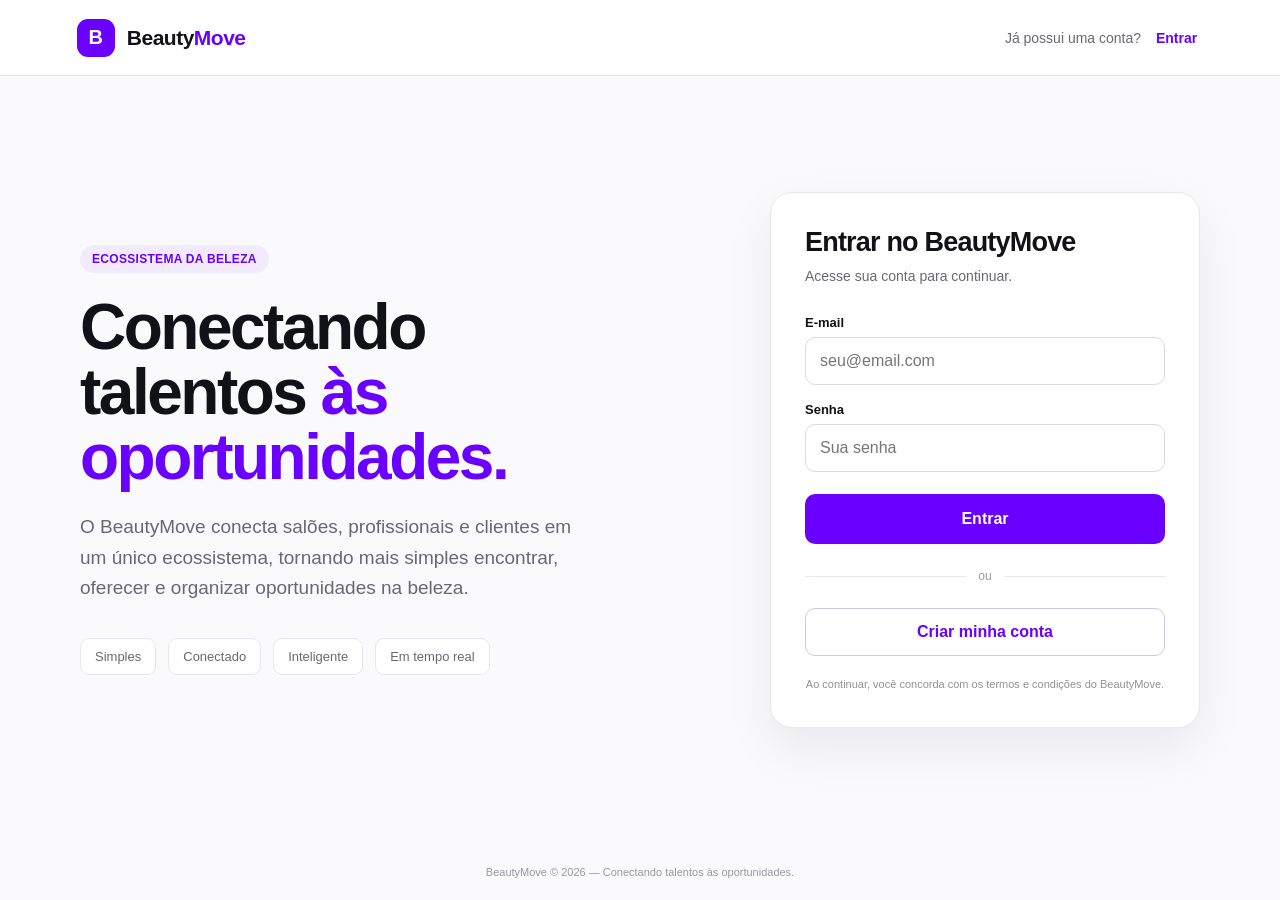
==== index.html @ b9bb691f "Update index.html" ====
<!DOCTYPE html>
<html lang="pt-BR">
<head>
  <meta charset="UTF-8">
  <meta name="viewport" content="width=device-width, initial-scale=1.0">

  <title>BeautyMove</title>

  <style>
    :root {
      --purple: #6A00FF;
      --purple-light: #F2EBFF;
      --dark: #111118;
      --gray: #686875;
      --line: #E8E6EE;
      --background: #FAFAFC;
      --white: #FFFFFF;
    }

    * {
      box-sizing: border-box;
    }

    body {
      margin: 0;
      font-family: Inter, Arial, Helvetica, sans-serif;
      background: var(--background);
      color: var(--dark);
    }

    button,
    input {
      font: inherit;
    }

    button {
      cursor: pointer;
    }

    .page {
      min-height: 100vh;
      display: flex;
      flex-direction: column;
    }

    /* =========================
       HEADER
    ========================= */

    header {
      height: 76px;
      background: var(--white);
      border-bottom: 1px solid var(--line);

      display: flex;
      align-items: center;
      justify-content: space-between;

      padding: 0 6%;
    }

    .brand {
      display: flex;
      align-items: center;
      gap: 12px;
      text-decoration: none;
      color: var(--dark);
    }

    /*
      ESPAÇO RESERVADO PARA O LOGOTIPO OFICIAL
      Substituiremos este bloco pelo arquivo oficial.
    */

    .brand-symbol {
      width: 38px;
      height: 38px;
      border-radius: 11px;
      background: var(--purple);

      display: flex;
      align-items: center;
      justify-content: center;

      color: white;
      font-size: 20px;
      font-weight: 800;
    }

    .brand-name {
      font-size: 21px;
      font-weight: 750;
      letter-spacing: -0.5px;
    }

    .brand-name span {
      color: var(--purple);
    }

    .header-login {
      color: var(--gray);
      font-size: 14px;
    }

    .header-login button {
      border: 0;
      background: none;
      color: var(--purple);
      font-weight: 700;
      margin-left: 5px;
    }

    /* =========================
       MAIN
    ========================= */

    main {
      flex: 1;

      display: flex;
      justify-content: center;
      align-items: center;

      padding: 60px 20px;
    }

    .container {
      width: 100%;
      max-width: 1120px;

      display: grid;
      grid-template-columns: 1fr 430px;
      gap: 80px;

      align-items: center;
    }

    /* =========================
       INTRO
    ========================= */

    .intro {
      max-width: 570px;
    }

    .eyebrow {
      display: inline-block;

      padding: 7px 12px;

      background: var(--purple-light);
      color: var(--purple);

      border-radius: 20px;

      font-size: 12px;
      font-weight: 750;
      letter-spacing: .3px;

      margin-bottom: 22px;
    }

    h1 {
      font-size: clamp(42px, 5vw, 64px);
      line-height: 1.02;

      letter-spacing: -2.5px;

      margin: 0 0 22px;
    }

    h1 span {
      color: var(--purple);
    }

    .intro-text {
      font-size: 19px;
      line-height: 1.6;

      color: var(--gray);

      max-width: 510px;

      margin: 0;
    }

    .principles {
      display: flex;
      gap: 12px;

      margin-top: 35px;

      flex-wrap: wrap;
    }

    .principle {
      padding: 10px 14px;

      border: 1px solid var(--line);
      border-radius: 9px;

      background: white;

      font-size: 13px;
      color: var(--gray);
    }

    /* =========================
       ACCESS CARD
    ========================= */

    .card {
      background: var(--white);

      border: 1px solid var(--line);
      border-radius: 22px;

      padding: 34px;

      box-shadow:
        0 20px 50px rgba(20, 10, 40, .07);
    }

    .card h2 {
      margin: 0 0 8px;

      font-size: 27px;
      letter-spacing: -.8px;
    }

    .card-subtitle {
      color: var(--gray);
      font-size: 14px;

      margin: 0 0 28px;
      line-height: 1.5;
    }

    .field {
      margin-bottom: 17px;
    }

    .field label {
      display: block;

      font-size: 13px;
      font-weight: 700;

      margin-bottom: 7px;
    }

    .field input {
      width: 100%;

      height: 48px;

      border: 1px solid #DCD9E3;
      border-radius: 10px;

      padding: 0 14px;

      outline: none;

      transition: .2s;
    }

    .field input:focus {
      border-color: var(--purple);

      box-shadow:
        0 0 0 3px rgba(106, 0, 255, .09);
    }

    .primary-button {
      width: 100%;

      height: 50px;

      border: 0;
      border-radius: 10px;

      background: var(--purple);
      color: white;

      font-weight: 750;

      margin-top: 5px;

      transition: .2s;
    }

    .primary-button:hover {
      transform: translateY(-1px);

      box-shadow:
        0 8px 20px rgba(106, 0, 255, .22);
    }

    .divider {
      display: flex;
      align-items: center;
      gap: 12px;

      margin: 25px 0;

      color: #9997A3;

      font-size: 12px;
    }

    .divider::before,
    .divider::after {
      content: "";

      height: 1px;

      background: var(--line);

      flex: 1;
    }

    .create-button {
      width: 100%;

      height: 48px;

      background: white;

      color: var(--purple);

      border: 1px solid #CFC5E8;

      border-radius: 10px;

      font-weight: 750;
    }

    .create-button:hover {
      background: var(--purple-light);
    }

    .terms {
      margin: 20px 0 0;

      text-align: center;

      font-size: 11px;
      line-height: 1.5;

      color: #92909A;
    }

    /* =========================
       ROLE SELECTION
    ========================= */

    .role-selection {
      display: none;
    }

    .role-selection.active {
      display: block;
    }

    .role-title {
      margin-bottom: 20px;
    }

    .role {
      width: 100%;

      display: flex;
      align-items: center;
      gap: 14px;

      padding: 16px;

      margin-bottom: 10px;

      background: white;

      border: 1px solid var(--line);
      border-radius: 12px;

      text-align: left;

      transition: .2s;
    }

    .role:hover {
      border-color: var(--purple);

      background: #FCFAFF;
    }

    .role-icon {
      width: 40px;
      height: 40px;

      border-radius: 10px;

      background: var(--purple-light);
      color: var(--purple);

      display: flex;
      align-items: center;
      justify-content: center;

      font-weight: 800;
    }

    .role strong {
      display: block;
      margin-bottom: 3px;
    }

    .role small {
      color: var(--gray);
    }

    .back {
      border: 0;
      background: none;

      color: var(--gray);

      font-size: 13px;

      padding: 0;

      margin-bottom: 18px;
    }

    .back:hover {
      color: var(--purple);
    }

    /* =========================
       FOOTER
    ========================= */

    footer {
      padding: 22px 6%;

      text-align: center;

      color: #9997A3;

      font-size: 11px;
    }

    /* =========================
       RESPONSIVE
    ========================= */

    @media (max-width: 850px) {

      header {
        padding: 0 25px;
      }

      .header-login {
        display: none;
      }

      main {
        padding: 40px 20px;
      }

      .container {
        grid-template-columns: 1fr;

        gap: 40px;

        max-width: 520px;
      }

      .intro {
        text-align: center;
        margin: auto;
      }

      .intro-text {
        margin: auto;
      }

      .principles {
        justify-content: center;
      }
    }
  </style>
</head>

<body>

<div class="page">

  <!-- =========================
       HEADER
  ========================= -->

  <header>

    <a class="brand" href="#">
      <div class="brand-symbol">B</div>

      <div class="brand-name">
        Beauty<span>Move</span>
      </div>
    </a>

    <div class="header-login">
      Já possui uma conta?
      <button onclick="showLogin()">Entrar</button>
    </div>

  </header>


  <!-- =========================
       MAIN
  ========================= -->

  <main>

    <div class="container">

      <!-- INTRODUÇÃO -->

      <section class="intro">

        <div class="eyebrow">
          ECOSSISTEMA DA BELEZA
        </div>

        <h1>
          Conectando talentos
          <span>às oportunidades.</span>
        </h1>

        <p class="intro-text">
          O BeautyMove conecta salões, profissionais e clientes
          em um único ecossistema, tornando mais simples encontrar,
          oferecer e organizar oportunidades na beleza.
        </p>

        <div class="principles">

          <div class="principle">
            Simples
          </div>

          <div class="principle">
            Conectado
          </div>

          <div class="principle">
            Inteligente
          </div>

          <div class="principle">
            Em tempo real
          </div>

        </div>

      </section>


      <!-- ACESSO -->

      <section class="card">

        <!-- LOGIN -->

        <div id="login">

          <h2>
            Entrar no BeautyMove
          </h2>

          <p class="card-subtitle">
            Acesse sua conta para continuar.
          </p>

          <div class="field">

            <label for="email">
              E-mail
            </label>

            <input
              id="email"
              type="email"
              placeholder="seu@email.com"
            >

          </div>

          <div class="field">

            <label for="password">
              Senha
            </label>

            <input
              id="password"
              type="password"
              placeholder="Sua senha"
            >

          </div>

          <button
            class="primary-button"
            onclick="login()"
          >
            Entrar
          </button>

          <div class="divider">
            ou
          </div>

          <button
            class="create-button"
            onclick="showRoles()"
          >
            Criar minha conta
          </button>

          <p class="terms">
            Ao continuar, você concorda com os termos
            e condições do BeautyMove.
          </p>

        </div>


        <!-- ESCOLHA DO PERFIL -->

        <div
          id="roles"
          class="role-selection"
        >

          <button
            class="back"
            onclick="showLogin()"
          >
            ← Voltar
          </button>

          <h2 class="role-title">
            Como você quer entrar?
          </h2>

          <p class="card-subtitle">
            Escolha o perfil que melhor representa você.
          </p>


          <button
            class="role"
            onclick="selectRole('salão')"
          >

            <div class="role-icon">
              S
            </div>

            <div>
              <strong>
                Sou um Salão
              </strong>

              <small>
                Encontrar profissionais e organizar oportunidades.
              </small>
            </div>

          </button>


          <button
            class="role"
            onclick="selectRole('profissional')"
          >

            <div class="role-icon">
              P
            </div>

            <div>
              <strong>
                Sou um Profissional
              </strong>

              <small>
                Encontrar oportunidades e disponibilizar meus serviços.
              </small>
            </div>

          </button>


          <button
            class="role"
            onclick="selectRole('cliente')"
          >

            <div class="role-icon">
              C
            </div>

            <div>
              <strong>
                Sou um Cliente
              </strong>

              <small>
                Encontrar serviços e profissionais.
              </small>
            </div>

          </button>

        </div>

      </section>

    </div>

  </main>


  <footer>
    BeautyMove © 2026 — Conectando talentos às oportunidades.
  </footer>

</div>


<script>

  function showRoles() {

    document.getElementById("login").style.display = "none";

    document.getElementById("roles").classList.add("active");

  }


  function showLogin() {

    document.getElementById("roles").classList.remove("active");

    document.getElementById("login").style.display = "block";

  }


  function login() {

    const email =
      document.getElementById("email").value.trim();

    const password =
      document.getElementById("password").value.trim();


    if (!email || !password) {

      alert("Informe seu e-mail e sua senha.");

      return;

    }


    alert(
      "A autenticação será conectada ao Supabase na próxima etapa."
    );

  }


function selectRole(role) {
  window.location.href = "cadastro.html?perfil=" + role;
}

</script>

</body>
</html>
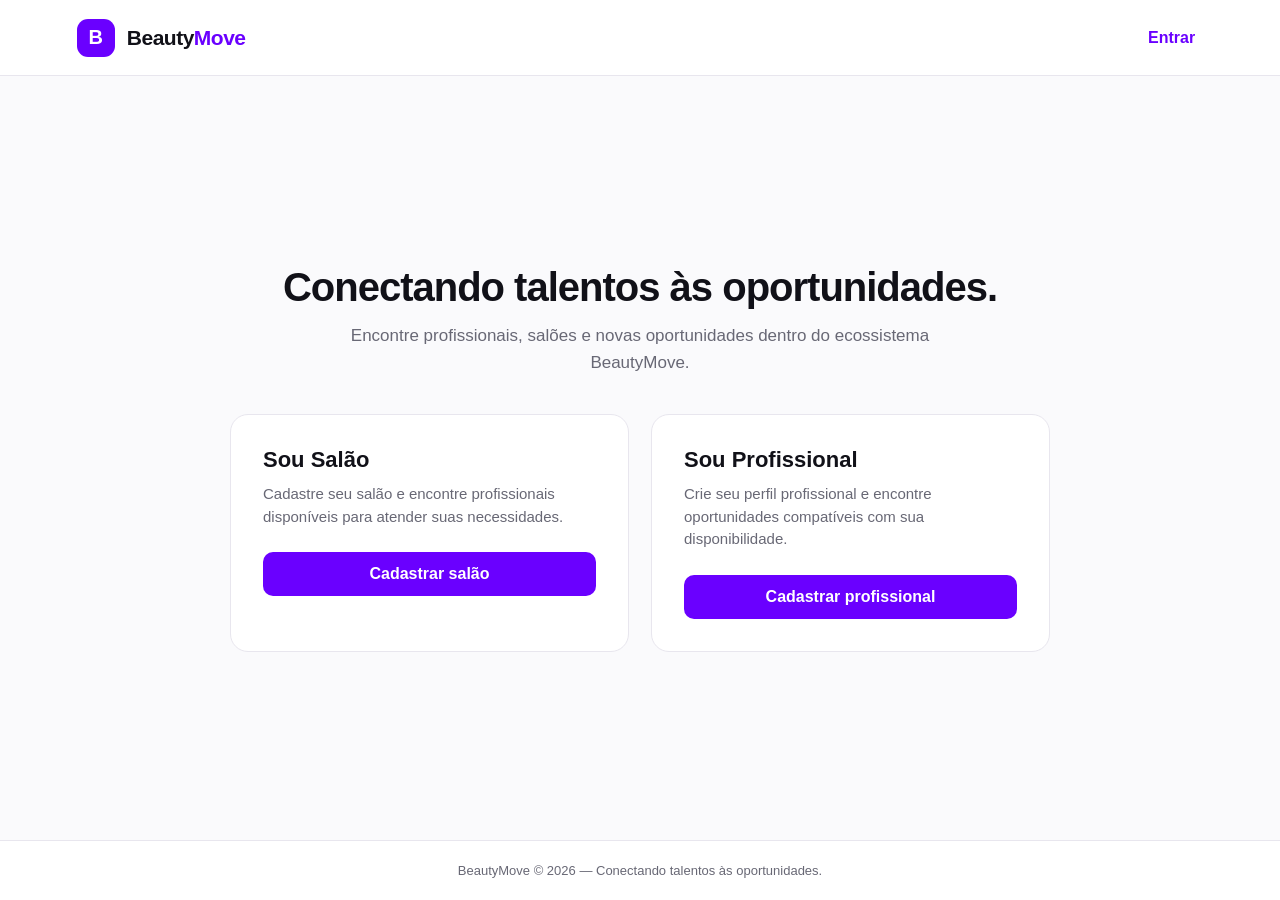
==== commit 93b878cd: "Update index.html" ====
--- a/index.html
+++ b/index.html
@@ -3,7 +3,6 @@
 <head>
   <meta charset="UTF-8">
   <meta name="viewport" content="width=device-width, initial-scale=1.0">
-
   <title>BeautyMove</title>
 
   <style>
@@ -43,19 +42,13 @@
       flex-direction: column;
     }
 
-    /* =========================
-       HEADER
-    ========================= */
-
     header {
       height: 76px;
       background: var(--white);
       border-bottom: 1px solid var(--line);
-
       display: flex;
       align-items: center;
       justify-content: space-between;
-
       padding: 0 6%;
     }
 
@@ -66,23 +59,16 @@
       text-decoration: none;
       color: var(--dark);
     }
-
-    /*
-      ESPAÇO RESERVADO PARA O LOGOTIPO OFICIAL
-      Substituiremos este bloco pelo arquivo oficial.
-    */
 
     .brand-symbol {
       width: 38px;
       height: 38px;
       border-radius: 11px;
       background: var(--purple);
-
       display: flex;
       align-items: center;
       justify-content: center;
-
-      color: white;
+      color: var(--white);
       font-size: 20px;
       font-weight: 800;
     }
@@ -98,699 +84,192 @@
     }
 
     .header-login {
-      color: var(--gray);
-      font-size: 14px;
-    }
-
-    .header-login button {
       border: 0;
-      background: none;
+      background: transparent;
       color: var(--purple);
       font-weight: 700;
-      margin-left: 5px;
-    }
-
-    /* =========================
-       MAIN
-    ========================= */
+      padding: 8px;
+    }
 
     main {
       flex: 1;
-
-      display: flex;
+      display: flex;
+      align-items: center;
       justify-content: center;
-      align-items: center;
-
       padding: 60px 20px;
     }
 
     .container {
       width: 100%;
-      max-width: 1120px;
-
+      max-width: 1080px;
+      text-align: center;
+    }
+
+    .intro {
+      margin-bottom: 38px;
+    }
+
+    .intro h1 {
+      margin: 0 0 12px;
+      font-size: 40px;
+      line-height: 1.15;
+      letter-spacing: -1px;
+    }
+
+    .intro p {
+      margin: 0 auto;
+      max-width: 650px;
+      color: var(--gray);
+      font-size: 17px;
+      line-height: 1.6;
+    }
+
+    .cards {
       display: grid;
-      grid-template-columns: 1fr 430px;
-      gap: 80px;
-
-      align-items: center;
-    }
-
-    /* =========================
-       INTRO
-    ========================= */
-
-    .intro {
-      max-width: 570px;
-    }
-
-    .eyebrow {
-      display: inline-block;
-
-      padding: 7px 12px;
-
-      background: var(--purple-light);
-      color: var(--purple);
-
-      border-radius: 20px;
-
-      font-size: 12px;
-      font-weight: 750;
-      letter-spacing: .3px;
-
-      margin-bottom: 22px;
-    }
-
-    h1 {
-      font-size: clamp(42px, 5vw, 64px);
-      line-height: 1.02;
-
-      letter-spacing: -2.5px;
-
-      margin: 0 0 22px;
-    }
-
-    h1 span {
-      color: var(--purple);
-    }
-
-    .intro-text {
-      font-size: 19px;
-      line-height: 1.6;
-
-      color: var(--gray);
-
-      max-width: 510px;
-
-      margin: 0;
-    }
-
-    .principles {
-      display: flex;
-      gap: 12px;
-
-      margin-top: 35px;
-
-      flex-wrap: wrap;
-    }
-
-    .principle {
-      padding: 10px 14px;
-
-      border: 1px solid var(--line);
-      border-radius: 9px;
-
-      background: white;
-
-      font-size: 13px;
-      color: var(--gray);
-    }
-
-    /* =========================
-       ACCESS CARD
-    ========================= */
+      grid-template-columns: repeat(2, minmax(0, 1fr));
+      gap: 22px;
+      max-width: 820px;
+      margin: 0 auto;
+    }
 
     .card {
       background: var(--white);
-
       border: 1px solid var(--line);
-      border-radius: 22px;
-
-      padding: 34px;
-
-      box-shadow:
-        0 20px 50px rgba(20, 10, 40, .07);
+      border-radius: 18px;
+      padding: 32px;
+      text-align: left;
+      transition: 0.2s ease;
+    }
+
+    .card:hover {
+      border-color: var(--purple);
+      transform: translateY(-2px);
     }
 
     .card h2 {
-      margin: 0 0 8px;
-
-      font-size: 27px;
-      letter-spacing: -.8px;
-    }
-
-    .card-subtitle {
+      margin: 0 0 10px;
+      font-size: 22px;
+    }
+
+    .card p {
+      margin: 0 0 24px;
       color: var(--gray);
-      font-size: 14px;
-
-      margin: 0 0 28px;
       line-height: 1.5;
-    }
-
-    .field {
-      margin-bottom: 17px;
-    }
-
-    .field label {
-      display: block;
-
-      font-size: 13px;
-      font-weight: 700;
-
-      margin-bottom: 7px;
-    }
-
-    .field input {
+      font-size: 15px;
+    }
+
+    .card button {
       width: 100%;
-
-      height: 48px;
-
-      border: 1px solid #DCD9E3;
-      border-radius: 10px;
-
-      padding: 0 14px;
-
-      outline: none;
-
-      transition: .2s;
-    }
-
-    .field input:focus {
-      border-color: var(--purple);
-
-      box-shadow:
-        0 0 0 3px rgba(106, 0, 255, .09);
-    }
-
-    .primary-button {
-      width: 100%;
-
-      height: 50px;
-
       border: 0;
       border-radius: 10px;
-
       background: var(--purple);
-      color: white;
-
-      font-weight: 750;
-
-      margin-top: 5px;
-
-      transition: .2s;
-    }
-
-    .primary-button:hover {
-      transform: translateY(-1px);
-
-      box-shadow:
-        0 8px 20px rgba(106, 0, 255, .22);
-    }
-
-    .divider {
-      display: flex;
-      align-items: center;
-      gap: 12px;
-
-      margin: 25px 0;
-
-      color: #9997A3;
-
-      font-size: 12px;
-    }
-
-    .divider::before,
-    .divider::after {
-      content: "";
-
-      height: 1px;
-
-      background: var(--line);
-
-      flex: 1;
-    }
-
-    .create-button {
-      width: 100%;
-
-      height: 48px;
-
-      background: white;
-
-      color: var(--purple);
-
-      border: 1px solid #CFC5E8;
-
-      border-radius: 10px;
-
-      font-weight: 750;
-    }
-
-    .create-button:hover {
-      background: var(--purple-light);
-    }
-
-    .terms {
-      margin: 20px 0 0;
-
-      text-align: center;
-
-      font-size: 11px;
-      line-height: 1.5;
-
-      color: #92909A;
-    }
-
-    /* =========================
-       ROLE SELECTION
-    ========================= */
-
-    .role-selection {
-      display: none;
-    }
-
-    .role-selection.active {
-      display: block;
-    }
-
-    .role-title {
-      margin-bottom: 20px;
-    }
-
-    .role {
-      width: 100%;
-
-      display: flex;
-      align-items: center;
-      gap: 14px;
-
-      padding: 16px;
-
-      margin-bottom: 10px;
-
-      background: white;
-
-      border: 1px solid var(--line);
-      border-radius: 12px;
-
-      text-align: left;
-
-      transition: .2s;
-    }
-
-    .role:hover {
-      border-color: var(--purple);
-
-      background: #FCFAFF;
-    }
-
-    .role-icon {
-      width: 40px;
-      height: 40px;
-
-      border-radius: 10px;
-
-      background: var(--purple-light);
-      color: var(--purple);
-
-      display: flex;
-      align-items: center;
-      justify-content: center;
-
-      font-weight: 800;
-    }
-
-    .role strong {
-      display: block;
-      margin-bottom: 3px;
-    }
-
-    .role small {
-      color: var(--gray);
-    }
-
-    .back {
-      border: 0;
-      background: none;
-
-      color: var(--gray);
-
-      font-size: 13px;
-
-      padding: 0;
-
-      margin-bottom: 18px;
-    }
-
-    .back:hover {
-      color: var(--purple);
-    }
-
-    /* =========================
-       FOOTER
-    ========================= */
+      color: var(--white);
+      padding: 13px 18px;
+      font-weight: 700;
+    }
+
+    .card button:hover {
+      opacity: 0.92;
+    }
 
     footer {
       padding: 22px 6%;
-
       text-align: center;
-
-      color: #9997A3;
-
-      font-size: 11px;
-    }
-
-    /* =========================
-       RESPONSIVE
-    ========================= */
-
-    @media (max-width: 850px) {
-
+      border-top: 1px solid var(--line);
+      background: var(--white);
+      color: var(--gray);
+      font-size: 13px;
+    }
+
+    @media (max-width: 700px) {
       header {
-        padding: 0 25px;
-      }
-
-      .header-login {
-        display: none;
+        padding: 0 20px;
+      }
+
+      .cards {
+        grid-template-columns: 1fr;
+      }
+
+      .intro h1 {
+        font-size: 32px;
       }
 
       main {
         padding: 40px 20px;
       }
-
-      .container {
-        grid-template-columns: 1fr;
-
-        gap: 40px;
-
-        max-width: 520px;
-      }
-
-      .intro {
-        text-align: center;
-        margin: auto;
-      }
-
-      .intro-text {
-        margin: auto;
-      }
-
-      .principles {
-        justify-content: center;
-      }
     }
   </style>
 </head>
 
 <body>
 
-<div class="page">
-
-  <!-- =========================
-       HEADER
-  ========================= -->
-
-  <header>
-
-    <a class="brand" href="#">
-      <div class="brand-symbol">B</div>
-
-      <div class="brand-name">
-        Beauty<span>Move</span>
+  <div class="page">
+
+    <header>
+      <a class="brand" href="index.html">
+        <div class="brand-symbol">B</div>
+        <div class="brand-name">Beauty<span>Move</span></div>
+      </a>
+
+      <button class="header-login" onclick="abrirCadastro('login')">
+        Entrar
+      </button>
+    </header>
+
+    <main>
+      <div class="container">
+
+        <section class="intro">
+          <h1>Conectando talentos às oportunidades.</h1>
+          <p>
+            Encontre profissionais, salões e novas oportunidades
+            dentro do ecossistema BeautyMove.
+          </p>
+        </section>
+
+        <section class="cards">
+
+          <article class="card">
+            <h2>Sou Salão</h2>
+            <p>
+              Cadastre seu salão e encontre profissionais
+              disponíveis para atender suas necessidades.
+            </p>
+
+            <button onclick="abrirCadastro('salao')">
+              Cadastrar salão
+            </button>
+          </article>
+
+          <article class="card">
+            <h2>Sou Profissional</h2>
+            <p>
+              Crie seu perfil profissional e encontre
+              oportunidades compatíveis com sua disponibilidade.
+            </p>
+
+            <button onclick="abrirCadastro('profissional')">
+              Cadastrar profissional
+            </button>
+          </article>
+
+        </section>
+
       </div>
-    </a>
-
-    <div class="header-login">
-      Já possui uma conta?
-      <button onclick="showLogin()">Entrar</button>
-    </div>
-
-  </header>
-
-
-  <!-- =========================
-       MAIN
-  ========================= -->
-
-  <main>
-
-    <div class="container">
-
-      <!-- INTRODUÇÃO -->
-
-      <section class="intro">
-
-        <div class="eyebrow">
-          ECOSSISTEMA DA BELEZA
-        </div>
-
-        <h1>
-          Conectando talentos
-          <span>às oportunidades.</span>
-        </h1>
-
-        <p class="intro-text">
-          O BeautyMove conecta salões, profissionais e clientes
-          em um único ecossistema, tornando mais simples encontrar,
-          oferecer e organizar oportunidades na beleza.
-        </p>
-
-        <div class="principles">
-
-          <div class="principle">
-            Simples
-          </div>
-
-          <div class="principle">
-            Conectado
-          </div>
-
-          <div class="principle">
-            Inteligente
-          </div>
-
-          <div class="principle">
-            Em tempo real
-          </div>
-
-        </div>
-
-      </section>
-
-
-      <!-- ACESSO -->
-
-      <section class="card">
-
-        <!-- LOGIN -->
-
-        <div id="login">
-
-          <h2>
-            Entrar no BeautyMove
-          </h2>
-
-          <p class="card-subtitle">
-            Acesse sua conta para continuar.
-          </p>
-
-          <div class="field">
-
-            <label for="email">
-              E-mail
-            </label>
-
-            <input
-              id="email"
-              type="email"
-              placeholder="seu@email.com"
-            >
-
-          </div>
-
-          <div class="field">
-
-            <label for="password">
-              Senha
-            </label>
-
-            <input
-              id="password"
-              type="password"
-              placeholder="Sua senha"
-            >
-
-          </div>
-
-          <button
-            class="primary-button"
-            onclick="login()"
-          >
-            Entrar
-          </button>
-
-          <div class="divider">
-            ou
-          </div>
-
-          <button
-            class="create-button"
-            onclick="showRoles()"
-          >
-            Criar minha conta
-          </button>
-
-          <p class="terms">
-            Ao continuar, você concorda com os termos
-            e condições do BeautyMove.
-          </p>
-
-        </div>
-
-
-        <!-- ESCOLHA DO PERFIL -->
-
-        <div
-          id="roles"
-          class="role-selection"
-        >
-
-          <button
-            class="back"
-            onclick="showLogin()"
-          >
-            ← Voltar
-          </button>
-
-          <h2 class="role-title">
-            Como você quer entrar?
-          </h2>
-
-          <p class="card-subtitle">
-            Escolha o perfil que melhor representa você.
-          </p>
-
-
-          <button
-            class="role"
-            onclick="selectRole('salão')"
-          >
-
-            <div class="role-icon">
-              S
-            </div>
-
-            <div>
-              <strong>
-                Sou um Salão
-              </strong>
-
-              <small>
-                Encontrar profissionais e organizar oportunidades.
-              </small>
-            </div>
-
-          </button>
-
-
-          <button
-            class="role"
-            onclick="selectRole('profissional')"
-          >
-
-            <div class="role-icon">
-              P
-            </div>
-
-            <div>
-              <strong>
-                Sou um Profissional
-              </strong>
-
-              <small>
-                Encontrar oportunidades e disponibilizar meus serviços.
-              </small>
-            </div>
-
-          </button>
-
-
-          <button
-            class="role"
-            onclick="selectRole('cliente')"
-          >
-
-            <div class="role-icon">
-              C
-            </div>
-
-            <div>
-              <strong>
-                Sou um Cliente
-              </strong>
-
-              <small>
-                Encontrar serviços e profissionais.
-              </small>
-            </div>
-
-          </button>
-
-        </div>
-
-      </section>
-
-    </div>
-
-  </main>
-
-
-  <footer>
-    BeautyMove © 2026 — Conectando talentos às oportunidades.
-  </footer>
-
-</div>
-
-
-<script>
-
-  function showRoles() {
-
-    document.getElementById("login").style.display = "none";
-
-    document.getElementById("roles").classList.add("active");
-
-  }
-
-
-  function showLogin() {
-
-    document.getElementById("roles").classList.remove("active");
-
-    document.getElementById("login").style.display = "block";
-
-  }
-
-
-  function login() {
-
-    const email =
-      document.getElementById("email").value.trim();
-
-    const password =
-      document.getElementById("password").value.trim();
-
-
-    if (!email || !password) {
-
-      alert("Informe seu e-mail e sua senha.");
-
-      return;
-
-    }
-
-
-    alert(
-      "A autenticação será conectada ao Supabase na próxima etapa."
-    );
-
-  }
-
-
-function selectRole(role) {
-  window.location.href = "cadastro.html?perfil=" + role;
-}
-
-</script>
+    </main>
+
+    <footer>
+      BeautyMove © 2026 — Conectando talentos às oportunidades.
+    </footer>
+
+  </div>
+
+  <script>
+    function abrirCadastro(perfil) {
+      window.location.href =
+        "cadastro.html?perfil=" + encodeURIComponent(perfil);
+    }
+  </script>
 
 </body>
 </html>
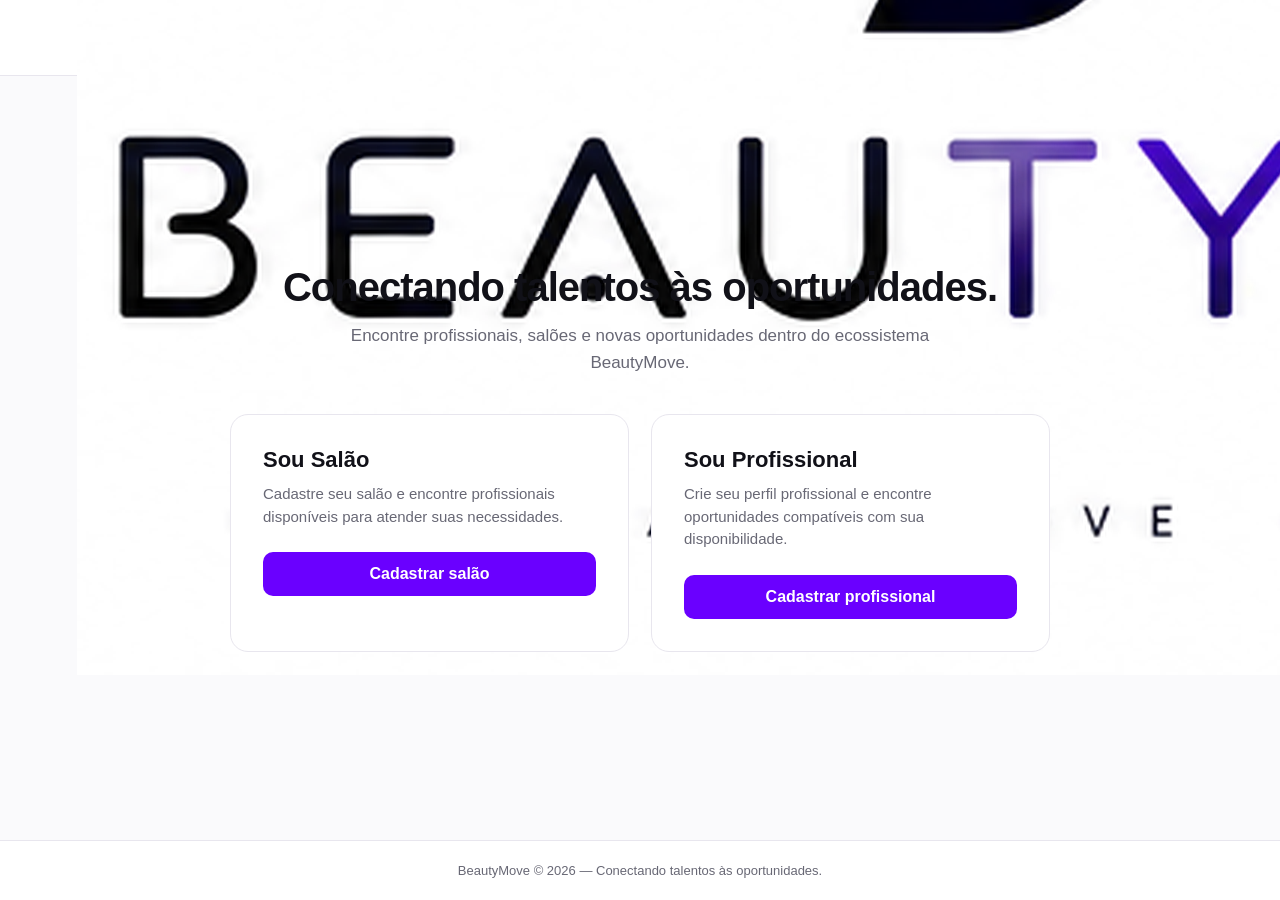
==== commit fa47e47e: "Update index.html" ====
--- a/index.html
+++ b/index.html
@@ -207,9 +207,8 @@
 
     <header>
       <a class="brand" href="index.html">
-        <div class="brand-symbol">B</div>
-        <div class="brand-name">Beauty<span>Move</span></div>
-      </a>
+    <img src="LOGO%20BM%20FUNDO%20BRANCO.png" alt="BeautyMove" class="brand-logo">
+</a>
 
       <button class="header-login" onclick="abrirCadastro('login')">
         Entrar
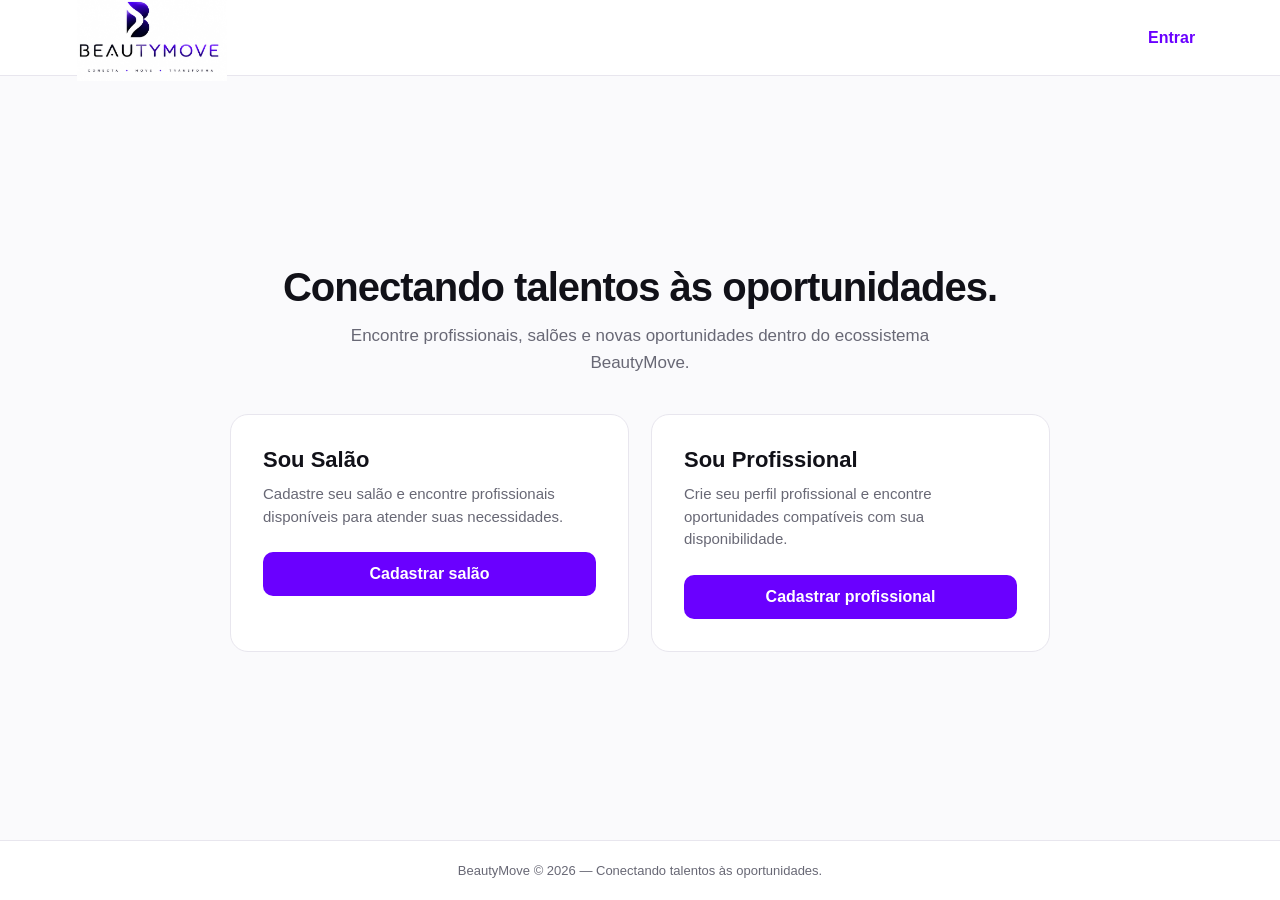
==== commit 75f736c8: "Update index.html" ====
--- a/index.html
+++ b/index.html
@@ -83,6 +83,11 @@
       color: var(--purple);
     }
 
+    .brand-logo {
+  width: 150px;
+  height: auto;
+  display: block;
+}
     .header-login {
       border: 0;
       background: transparent;
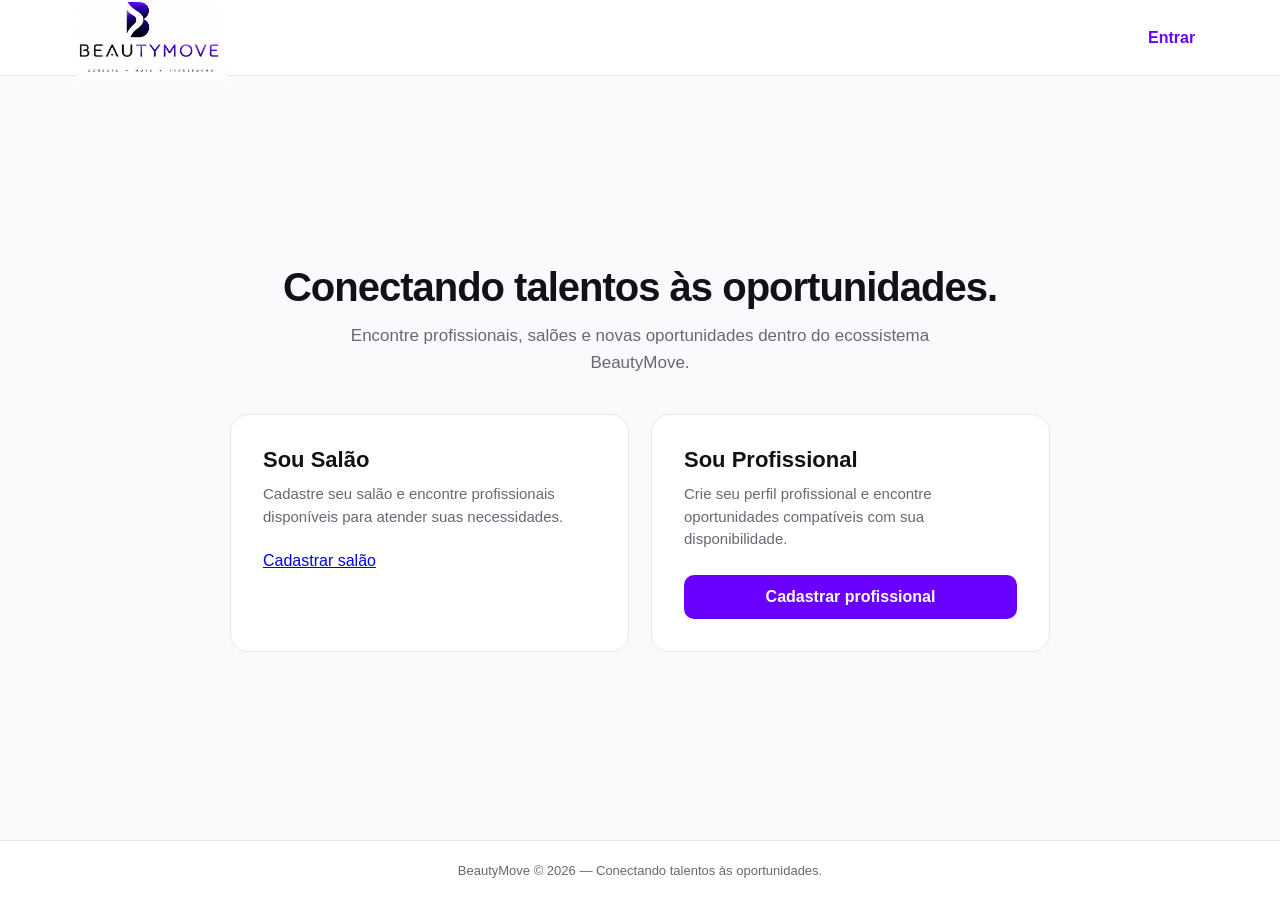
==== commit 218738b5: "Update index.html" ====
--- a/index.html
+++ b/index.html
@@ -240,9 +240,9 @@
               disponíveis para atender suas necessidades.
             </p>
 
-            <button onclick="abrirCadastro('salao')">
+            <a href="cadastro.html?perfil=salao">
               Cadastrar salão
-            </button>
+            </a>
           </article>
 
           <article class="card">
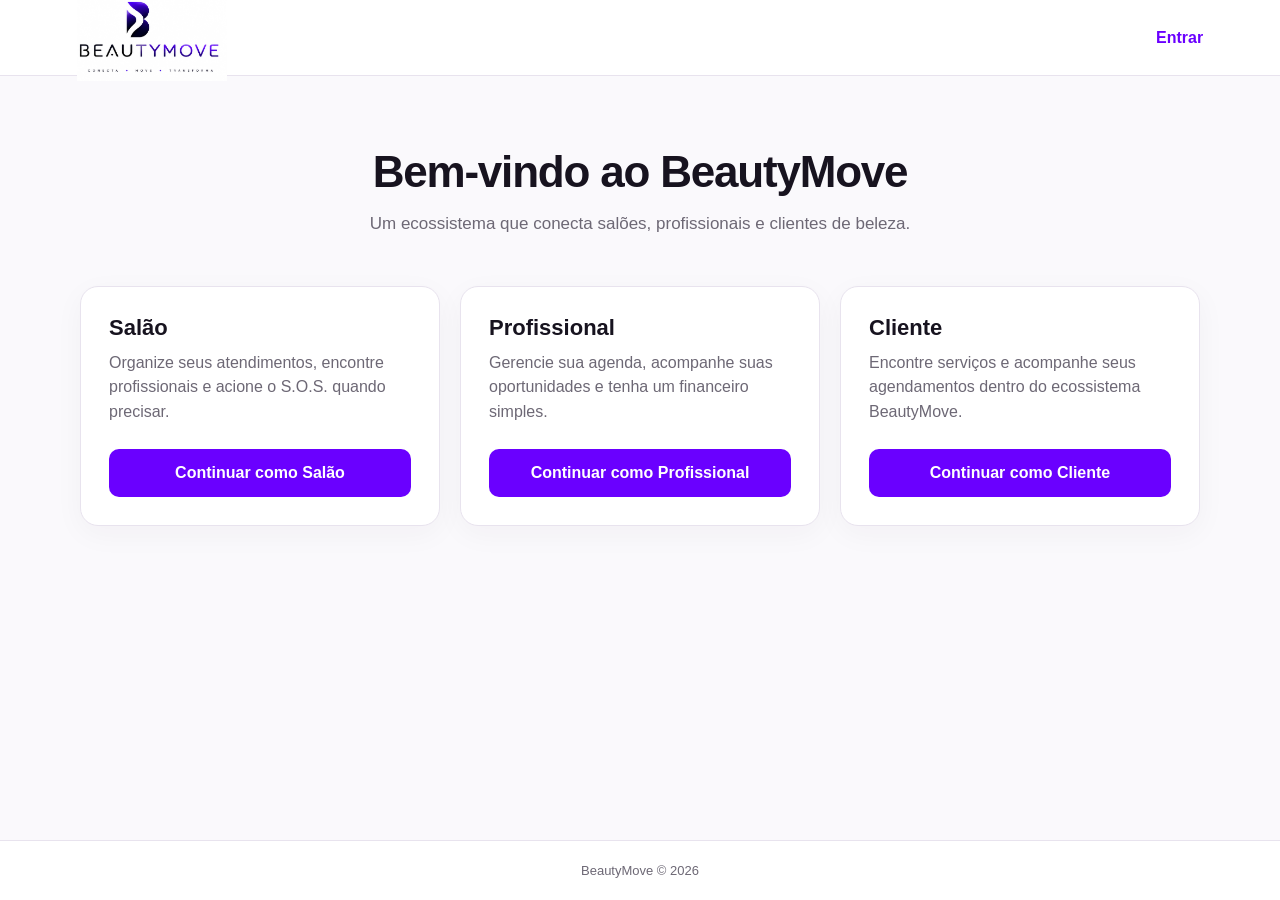
==== commit 387a1bcc: "Rebuild entry flow with three official roles" ====
--- a/index.html
+++ b/index.html
@@ -3,277 +3,47 @@
 <head>
   <meta charset="UTF-8">
   <meta name="viewport" content="width=device-width, initial-scale=1.0">
-  <title>BeautyMove</title>
-
-  <style>
-    :root {
-      --purple: #6A00FF;
-      --purple-light: #F2EBFF;
-      --dark: #111118;
-      --gray: #686875;
-      --line: #E8E6EE;
-      --background: #FAFAFC;
-      --white: #FFFFFF;
-    }
-
-    * {
-      box-sizing: border-box;
-    }
-
-    body {
-      margin: 0;
-      font-family: Inter, Arial, Helvetica, sans-serif;
-      background: var(--background);
-      color: var(--dark);
-    }
-
-    button,
-    input {
-      font: inherit;
-    }
-
-    button {
-      cursor: pointer;
-    }
-
-    .page {
-      min-height: 100vh;
-      display: flex;
-      flex-direction: column;
-    }
-
-    header {
-      height: 76px;
-      background: var(--white);
-      border-bottom: 1px solid var(--line);
-      display: flex;
-      align-items: center;
-      justify-content: space-between;
-      padding: 0 6%;
-    }
-
-    .brand {
-      display: flex;
-      align-items: center;
-      gap: 12px;
-      text-decoration: none;
-      color: var(--dark);
-    }
-
-    .brand-symbol {
-      width: 38px;
-      height: 38px;
-      border-radius: 11px;
-      background: var(--purple);
-      display: flex;
-      align-items: center;
-      justify-content: center;
-      color: var(--white);
-      font-size: 20px;
-      font-weight: 800;
-    }
-
-    .brand-name {
-      font-size: 21px;
-      font-weight: 750;
-      letter-spacing: -0.5px;
-    }
-
-    .brand-name span {
-      color: var(--purple);
-    }
-
-    .brand-logo {
-  width: 150px;
-  height: auto;
-  display: block;
-}
-    .header-login {
-      border: 0;
-      background: transparent;
-      color: var(--purple);
-      font-weight: 700;
-      padding: 8px;
-    }
-
-    main {
-      flex: 1;
-      display: flex;
-      align-items: center;
-      justify-content: center;
-      padding: 60px 20px;
-    }
-
-    .container {
-      width: 100%;
-      max-width: 1080px;
-      text-align: center;
-    }
-
-    .intro {
-      margin-bottom: 38px;
-    }
-
-    .intro h1 {
-      margin: 0 0 12px;
-      font-size: 40px;
-      line-height: 1.15;
-      letter-spacing: -1px;
-    }
-
-    .intro p {
-      margin: 0 auto;
-      max-width: 650px;
-      color: var(--gray);
-      font-size: 17px;
-      line-height: 1.6;
-    }
-
-    .cards {
-      display: grid;
-      grid-template-columns: repeat(2, minmax(0, 1fr));
-      gap: 22px;
-      max-width: 820px;
-      margin: 0 auto;
-    }
-
-    .card {
-      background: var(--white);
-      border: 1px solid var(--line);
-      border-radius: 18px;
-      padding: 32px;
-      text-align: left;
-      transition: 0.2s ease;
-    }
-
-    .card:hover {
-      border-color: var(--purple);
-      transform: translateY(-2px);
-    }
-
-    .card h2 {
-      margin: 0 0 10px;
-      font-size: 22px;
-    }
-
-    .card p {
-      margin: 0 0 24px;
-      color: var(--gray);
-      line-height: 1.5;
-      font-size: 15px;
-    }
-
-    .card button {
-      width: 100%;
-      border: 0;
-      border-radius: 10px;
-      background: var(--purple);
-      color: var(--white);
-      padding: 13px 18px;
-      font-weight: 700;
-    }
-
-    .card button:hover {
-      opacity: 0.92;
-    }
-
-    footer {
-      padding: 22px 6%;
-      text-align: center;
-      border-top: 1px solid var(--line);
-      background: var(--white);
-      color: var(--gray);
-      font-size: 13px;
-    }
-
-    @media (max-width: 700px) {
-      header {
-        padding: 0 20px;
-      }
-
-      .cards {
-        grid-template-columns: 1fr;
-      }
-
-      .intro h1 {
-        font-size: 32px;
-      }
-
-      main {
-        padding: 40px 20px;
-      }
-    }
-  </style>
+  <title>BeautyMove — Acesso</title>
+  <link rel="stylesheet" href="assets/css/styles.css">
 </head>
-
 <body>
-
   <div class="page">
-
-    <header>
-      <a class="brand" href="index.html">
-    <img src="LOGO%20BM%20FUNDO%20BRANCO.png" alt="BeautyMove" class="brand-logo">
-</a>
-
-      <button class="header-login" onclick="abrirCadastro('login')">
-        Entrar
-      </button>
+    <header class="header">
+      <a href="index.html"><img src="LOGO BM FUNDO BRANCO.png" alt="BeautyMove" class="logo"></a>
+      <a class="header-link" href="cadastro.html?perfil=salao">Entrar</a>
     </header>
 
     <main>
       <div class="container">
-
-        <section class="intro">
-          <h1>Conectando talentos às oportunidades.</h1>
-          <p>
-            Encontre profissionais, salões e novas oportunidades
-            dentro do ecossistema BeautyMove.
-          </p>
+        <section class="hero">
+          <h1>Bem-vindo ao BeautyMove</h1>
+          <p>Um ecossistema que conecta salões, profissionais e clientes de beleza.</p>
         </section>
 
-        <section class="cards">
-
+        <section class="role-grid" aria-label="Escolha seu perfil">
           <article class="card">
-            <h2>Sou Salão</h2>
-            <p>
-              Cadastre seu salão e encontre profissionais
-              disponíveis para atender suas necessidades.
-            </p>
-
-            <a href="cadastro.html?perfil=salao">
-              Cadastrar salão
-            </a>
+            <h2>Salão</h2>
+            <p>Organize seus atendimentos, encontre profissionais e acione o S.O.S. quando precisar.</p>
+            <button class="card-button" data-role="salao">Continuar como Salão</button>
           </article>
 
           <article class="card">
-            <h2>Sou Profissional</h2>
-            <p>
-              Crie seu perfil profissional e encontre
-              oportunidades compatíveis com sua disponibilidade.
-            </p>
-
-            <button onclick="abrirCadastro('profissional')">
-              Cadastrar profissional
-            </button>
+            <h2>Profissional</h2>
+            <p>Gerencie sua agenda, acompanhe suas oportunidades e tenha um financeiro simples.</p>
+            <button class="card-button" data-role="profissional">Continuar como Profissional</button>
           </article>
 
+          <article class="card">
+            <h2>Cliente</h2>
+            <p>Encontre serviços e acompanhe seus agendamentos dentro do ecossistema BeautyMove.</p>
+            <button class="card-button" data-role="cliente">Continuar como Cliente</button>
+          </article>
         </section>
-
       </div>
     </main>
 
-    <footer>
-      BeautyMove © 2026 — Conectando talentos às oportunidades.
-    </footer>
-
+    <footer class="footer">BeautyMove © 2026</footer>
   </div>
-
-  <script>
-    function abrirCadastro(perfil) {
-      window.location.href =
-        "cadastro.html?perfil=" + encodeURIComponent(perfil);
-    }
-  </script>
-
+  <script src="assets/js/app.js"></script>
 </body>
 </html>
--- a/assets/css/styles.css
+++ b/assets/css/styles.css
@@ -0,0 +1,133 @@
+:root {
+  --purple: #6A00FF;
+  --purple-soft: #F2EBFF;
+  --ink: #17131F;
+  --muted: #6D6875;
+  --line: #E8E3EE;
+  --surface: #FFFFFF;
+  --background: #FAF9FC;
+  --success: #178A5B;
+  --warning: #B7791F;
+}
+
+* { box-sizing: border-box; }
+html { scroll-behavior: smooth; }
+body {
+  margin: 0;
+  font-family: Inter, Arial, Helvetica, sans-serif;
+  background: var(--background);
+  color: var(--ink);
+}
+button, input, select { font: inherit; }
+button, a { -webkit-tap-highlight-color: transparent; }
+a { color: inherit; }
+
+.page { min-height: 100vh; display: flex; flex-direction: column; }
+.header {
+  height: 76px;
+  display: flex;
+  align-items: center;
+  justify-content: space-between;
+  padding: 0 6%;
+  background: var(--surface);
+  border-bottom: 1px solid var(--line);
+}
+.logo { width: 150px; height: auto; display: block; }
+.header-link { color: var(--purple); text-decoration: none; font-weight: 700; }
+
+main { flex: 1; }
+.container { width: min(1120px, calc(100% - 40px)); margin: 0 auto; }
+.hero { padding: 72px 0 48px; text-align: center; }
+.hero h1 { margin: 0 0 14px; font-size: clamp(30px, 4vw, 44px); letter-spacing: -1.2px; line-height: 1.1; }
+.hero p { margin: 0 auto; max-width: 700px; color: var(--muted); font-size: 17px; line-height: 1.6; }
+
+.role-grid { display: grid; grid-template-columns: repeat(3, 1fr); gap: 20px; padding-bottom: 72px; }
+.card {
+  background: var(--surface);
+  border: 1px solid var(--line);
+  border-radius: 18px;
+  padding: 28px;
+  box-shadow: 0 8px 30px rgba(40, 20, 60, 0.04);
+}
+.card h2 { margin: 0 0 10px; font-size: 22px; }
+.card p { margin: 0 0 24px; color: var(--muted); line-height: 1.55; }
+.card-button, .primary {
+  width: 100%;
+  min-height: 48px;
+  border: 0;
+  border-radius: 10px;
+  background: var(--purple);
+  color: #fff;
+  font-weight: 750;
+  cursor: pointer;
+  text-decoration: none;
+  display: inline-flex;
+  align-items: center;
+  justify-content: center;
+}
+.secondary {
+  min-height: 44px;
+  border: 1px solid var(--line);
+  border-radius: 10px;
+  background: var(--surface);
+  color: var(--ink);
+  font-weight: 700;
+  cursor: pointer;
+  text-decoration: none;
+  display: inline-flex;
+  align-items: center;
+  justify-content: center;
+  padding: 0 18px;
+}
+
+.form-wrap { padding: 56px 0 72px; }
+.form-head { margin-bottom: 24px; }
+.form-head h1 { margin: 0 0 8px; font-size: 34px; }
+.form-head p { margin: 0; color: var(--muted); }
+.form-card { max-width: 760px; margin: 0 auto; }
+.form-grid { display: grid; grid-template-columns: repeat(2, 1fr); gap: 18px; }
+.field { display: flex; flex-direction: column; gap: 8px; }
+.field.full { grid-column: 1 / -1; }
+.field label { font-weight: 700; font-size: 14px; }
+.field input, .field select {
+  width: 100%; height: 46px; border: 1px solid #D9D3E2; border-radius: 9px; padding: 0 13px; background: #fff; outline: none;
+}
+.field input:focus, .field select:focus { border-color: var(--purple); box-shadow: 0 0 0 3px var(--purple-soft); }
+.form-actions { display: flex; gap: 12px; margin-top: 24px; }
+.form-actions > * { flex: 1; }
+.notice { padding: 14px 16px; border-radius: 10px; background: var(--purple-soft); color: #4B287A; margin-bottom: 20px; font-size: 14px; }
+
+.dashboard { padding: 28px 0 60px; }
+.dashboard-head { display: flex; align-items: flex-end; justify-content: space-between; gap: 20px; margin-bottom: 22px; }
+.dashboard-head h1 { margin: 0 0 6px; font-size: 30px; }
+.dashboard-head p { margin: 0; color: var(--muted); }
+.actions { display: flex; gap: 10px; }
+.dashboard-grid { display: grid; grid-template-columns: repeat(3, 1fr); gap: 18px; }
+.metric strong { display: block; font-size: 28px; margin-top: 8px; }
+.metric span { color: var(--muted); font-size: 14px; }
+.section { margin-top: 22px; }
+.section h2 { font-size: 20px; margin: 0 0 12px; }
+.agenda-table { width: 100%; border-collapse: collapse; background: var(--surface); border: 1px solid var(--line); border-radius: 14px; overflow: hidden; }
+.agenda-table th, .agenda-table td { padding: 14px; text-align: left; border-bottom: 1px solid var(--line); font-size: 14px; }
+.agenda-table th { color: var(--muted); font-weight: 700; background: #FCFBFD; }
+.agenda-table tr:last-child td { border-bottom: 0; }
+.status { display: inline-flex; padding: 5px 9px; border-radius: 999px; background: var(--purple-soft); color: #4B287A; font-weight: 700; font-size: 12px; }
+
+.footer { padding: 22px; text-align: center; color: var(--muted); font-size: 13px; border-top: 1px solid var(--line); background: var(--surface); }
+
+@media (max-width: 850px) {
+  .role-grid, .dashboard-grid { grid-template-columns: 1fr; }
+  .form-grid { grid-template-columns: 1fr; }
+  .field.full { grid-column: auto; }
+  .dashboard-head { align-items: flex-start; flex-direction: column; }
+  .actions { width: 100%; }
+  .actions > * { flex: 1; }
+}
+@media (max-width: 560px) {
+  .header { padding: 0 20px; }
+  .logo { width: 132px; }
+  .container { width: min(100% - 28px, 1120px); }
+  .hero { padding-top: 48px; }
+  .form-actions { flex-direction: column; }
+  .actions { flex-direction: column; }
+}
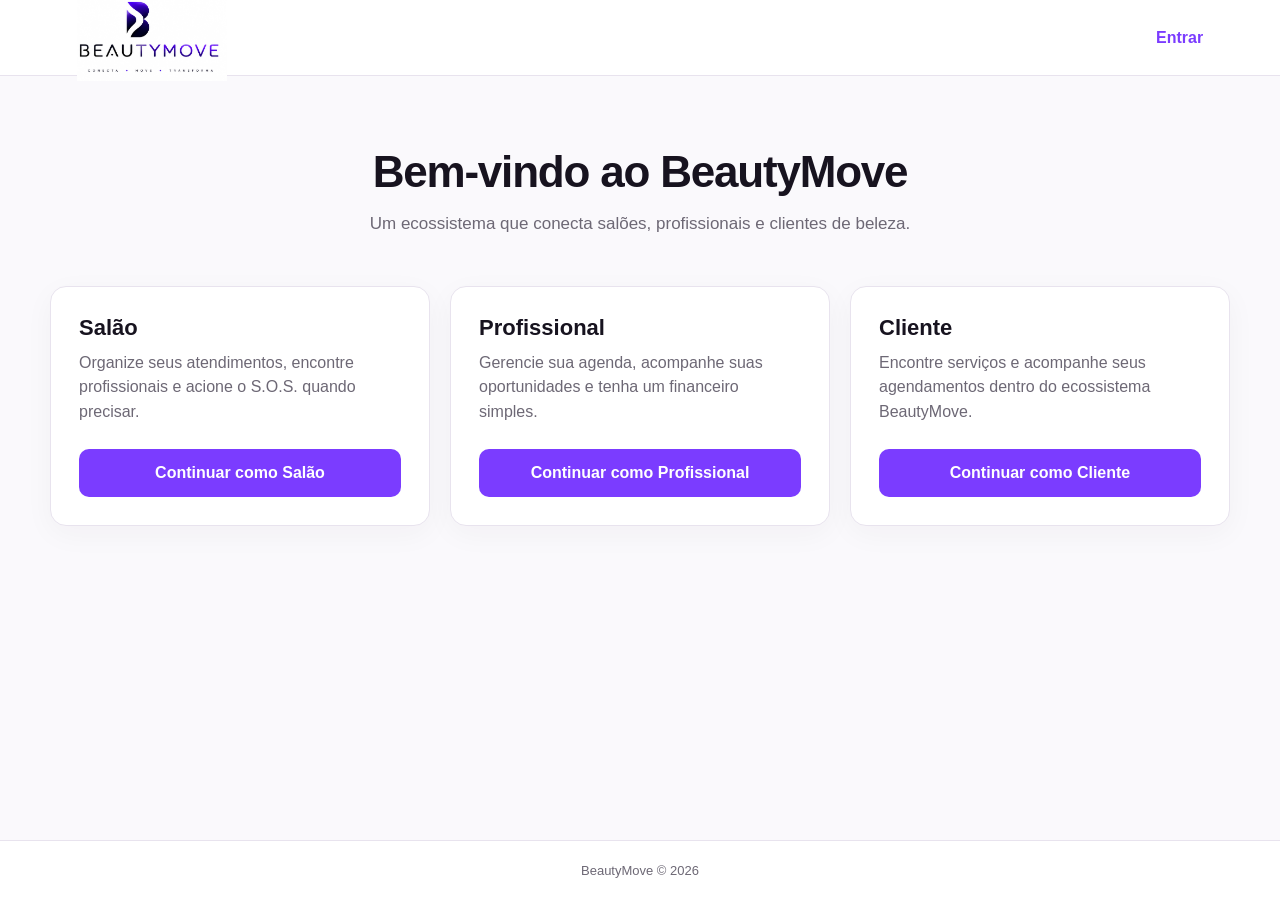
==== commit ab6ade31: "Connect landing page to real login" ====
--- a/index.html
+++ b/index.html
@@ -10,7 +10,7 @@
   <div class="page">
     <header class="header">
       <a href="index.html"><img src="LOGO BM FUNDO BRANCO.png" alt="BeautyMove" class="logo"></a>
-      <a class="header-link" href="cadastro.html?perfil=salao">Entrar</a>
+      <a class="header-link" href="login.html">Entrar</a>
     </header>
 
     <main>
--- a/assets/css/styles.css
+++ b/assets/css/styles.css
@@ -1,5 +1,5 @@
 :root {
-  --purple: #6A00FF;
+  --purple: #7B3CFF;
   --purple-soft: #F2EBFF;
   --ink: #17131F;
   --muted: #6D6875;
@@ -9,77 +9,30 @@
   --success: #178A5B;
   --warning: #B7791F;
 }
-
 * { box-sizing: border-box; }
 html { scroll-behavior: smooth; }
-body {
-  margin: 0;
-  font-family: Inter, Arial, Helvetica, sans-serif;
-  background: var(--background);
-  color: var(--ink);
-}
+body { margin: 0; font-family: Inter, Arial, Helvetica, sans-serif; background: var(--background); color: var(--ink); }
 button, input, select { font: inherit; }
 button, a { -webkit-tap-highlight-color: transparent; }
 a { color: inherit; }
-
 .page { min-height: 100vh; display: flex; flex-direction: column; }
-.header {
-  height: 76px;
-  display: flex;
-  align-items: center;
-  justify-content: space-between;
-  padding: 0 6%;
-  background: var(--surface);
-  border-bottom: 1px solid var(--line);
-}
+.header { height: 76px; display: flex; align-items: center; justify-content: space-between; padding: 0 6%; background: var(--surface); border-bottom: 1px solid var(--line); }
 .logo { width: 150px; height: auto; display: block; }
 .header-link { color: var(--purple); text-decoration: none; font-weight: 700; }
-
 main { flex: 1; }
-.container { width: min(1120px, calc(100% - 40px)); margin: 0 auto; }
+.container { width: min(1180px, calc(100% - 40px)); margin: 0 auto; }
 .hero { padding: 72px 0 48px; text-align: center; }
 .hero h1 { margin: 0 0 14px; font-size: clamp(30px, 4vw, 44px); letter-spacing: -1.2px; line-height: 1.1; }
 .hero p { margin: 0 auto; max-width: 700px; color: var(--muted); font-size: 17px; line-height: 1.6; }
-
 .role-grid { display: grid; grid-template-columns: repeat(3, 1fr); gap: 20px; padding-bottom: 72px; }
-.card {
-  background: var(--surface);
-  border: 1px solid var(--line);
-  border-radius: 18px;
-  padding: 28px;
-  box-shadow: 0 8px 30px rgba(40, 20, 60, 0.04);
-}
-.card h2 { margin: 0 0 10px; font-size: 22px; }
-.card p { margin: 0 0 24px; color: var(--muted); line-height: 1.55; }
-.card-button, .primary {
-  width: 100%;
-  min-height: 48px;
-  border: 0;
-  border-radius: 10px;
-  background: var(--purple);
-  color: #fff;
-  font-weight: 750;
-  cursor: pointer;
-  text-decoration: none;
-  display: inline-flex;
-  align-items: center;
-  justify-content: center;
-}
-.secondary {
-  min-height: 44px;
-  border: 1px solid var(--line);
-  border-radius: 10px;
-  background: var(--surface);
-  color: var(--ink);
-  font-weight: 700;
-  cursor: pointer;
-  text-decoration: none;
-  display: inline-flex;
-  align-items: center;
-  justify-content: center;
-  padding: 0 18px;
-}
-
+.card, .operation-card { background: var(--surface); border: 1px solid var(--line); border-radius: 16px; padding: 28px; box-shadow: 0 8px 30px rgba(40,20,60,.04); }
+.card h2, .operation-card h2 { margin: 0 0 10px; font-size: 22px; }
+.card p, .operation-card p { margin: 0 0 24px; color: var(--muted); line-height: 1.55; }
+.card-button, .primary { width: 100%; min-height: 48px; border: 0; border-radius: 10px; background: var(--purple); color: #fff; font-weight: 750; cursor: pointer; text-decoration: none; display: inline-flex; align-items: center; justify-content: center; }
+.primary.compact { width: auto; padding: 0 18px; }
+.secondary { min-height: 44px; border: 1px solid var(--line); border-radius: 10px; background: var(--surface); color: var(--ink); font-weight: 700; cursor: pointer; text-decoration: none; display: inline-flex; align-items: center; justify-content: center; padding: 0 18px; }
+.secondary.compact { min-height: 40px; }
+.text-button { border: 0; background: transparent; color: var(--purple); padding: 0; font-weight: 750; cursor: pointer; }
 .form-wrap { padding: 56px 0 72px; }
 .form-head { margin-bottom: 24px; }
 .form-head h1 { margin: 0 0 8px; font-size: 34px; }
@@ -89,45 +42,80 @@
 .field { display: flex; flex-direction: column; gap: 8px; }
 .field.full { grid-column: 1 / -1; }
 .field label { font-weight: 700; font-size: 14px; }
-.field input, .field select {
-  width: 100%; height: 46px; border: 1px solid #D9D3E2; border-radius: 9px; padding: 0 13px; background: #fff; outline: none;
-}
+.field input, .field select { width: 100%; height: 46px; border: 1px solid #D9D3E2; border-radius: 9px; padding: 0 13px; background: #fff; outline: none; }
 .field input:focus, .field select:focus { border-color: var(--purple); box-shadow: 0 0 0 3px var(--purple-soft); }
 .form-actions { display: flex; gap: 12px; margin-top: 24px; }
 .form-actions > * { flex: 1; }
 .notice { padding: 14px 16px; border-radius: 10px; background: var(--purple-soft); color: #4B287A; margin-bottom: 20px; font-size: 14px; }
-
 .dashboard { padding: 28px 0 60px; }
 .dashboard-head { display: flex; align-items: flex-end; justify-content: space-between; gap: 20px; margin-bottom: 22px; }
-.dashboard-head h1 { margin: 0 0 6px; font-size: 30px; }
+.dashboard-head h1 { margin: 4px 0 6px; font-size: 30px; letter-spacing: -.5px; }
 .dashboard-head p { margin: 0; color: var(--muted); }
-.actions { display: flex; gap: 10px; }
+.eyebrow { color: var(--purple); font-size: 11px; font-weight: 800; letter-spacing: .12em; }
+.actions, .agenda-tools { display: flex; gap: 10px; }
 .dashboard-grid { display: grid; grid-template-columns: repeat(3, 1fr); gap: 18px; }
 .metric strong { display: block; font-size: 28px; margin-top: 8px; }
 .metric span { color: var(--muted); font-size: 14px; }
-.section { margin-top: 22px; }
+.section { margin-top: 24px; }
 .section h2 { font-size: 20px; margin: 0 0 12px; }
-.agenda-table { width: 100%; border-collapse: collapse; background: var(--surface); border: 1px solid var(--line); border-radius: 14px; overflow: hidden; }
-.agenda-table th, .agenda-table td { padding: 14px; text-align: left; border-bottom: 1px solid var(--line); font-size: 14px; }
-.agenda-table th { color: var(--muted); font-weight: 700; background: #FCFBFD; }
+.section-head { display: flex; justify-content: space-between; align-items: end; gap: 20px; margin-bottom: 12px; }
+.stack-list { display: grid; gap: 12px; }
+.opportunity-card { display: flex; align-items: center; justify-content: space-between; gap: 20px; padding: 18px 20px; }
+.opportunity-card h3 { margin: 5px 0 6px; font-size: 18px; }
+.opportunity-card p { margin: 0 0 5px; font-size: 14px; }
+.opportunity-card .primary { flex: 0 0 auto; }
+.finance-summary { display: flex; align-items: center; justify-content: space-between; gap: 20px; margin-top: 20px; padding-top: 18px; border-top: 1px solid var(--line); }
+.finance-summary span { color: var(--muted); }
+.finance-summary strong { font-size: 24px; }
+.search-bar-card { padding: 20px; }
+.search-form { display: grid; grid-template-columns: 1fr 1fr auto; align-items: end; gap: 14px; }
+.search-submit { min-width: 140px; }
+.client-results { margin-top: 16px; }
+.client-result { padding: 22px; }
+.result-top { display: flex; align-items: flex-start; justify-content: space-between; gap: 16px; margin-bottom: 8px; }
+.result-top h2 { margin: 5px 0 0; }
+.rating { white-space: nowrap; font-size: 14px; color: #4B287A; }
+.client-result .primary { margin-top: 8px; }
+.agenda-toolbar { display: flex; align-items: center; justify-content: space-between; gap: 16px; padding: 14px 0; }
+.date-control { display: flex; align-items: center; gap: 10px; }
+.icon-button { width: 38px; height: 38px; border: 1px solid var(--line); border-radius: 9px; background: var(--surface); cursor: pointer; font-size: 22px; line-height: 1; }
+.agenda-shell { border: 1px solid var(--line); border-radius: 14px; background: var(--surface); overflow: hidden; }
+.agenda-scroll { overflow: auto; max-height: 620px; }
+.agenda-grid { width: 100%; min-width: 860px; border-collapse: separate; border-spacing: 0; }
+.agenda-grid th, .agenda-grid td { border-right: 1px solid var(--line); border-bottom: 1px solid var(--line); min-width: 170px; height: 58px; padding: 9px 12px; text-align: left; vertical-align: middle; font-size: 13px; }
+.agenda-grid th:last-child, .agenda-grid td:last-child { border-right: 0; }
+.agenda-grid tbody tr:last-child th, .agenda-grid tbody tr:last-child td { border-bottom: 0; }
+.agenda-grid thead th { position: sticky; top: 0; z-index: 3; background: #FCFBFD; height: 70px; }
+.agenda-grid .time-col { position: sticky; left: 0; z-index: 4; min-width: 86px; width: 86px; background: #FCFBFD; color: var(--muted); font-weight: 700; }
+.agenda-grid thead .time-col { z-index: 5; }
+.specialty-label, .professional-name { display: block; }
+.specialty-label { color: var(--muted); font-size: 11px; margin-bottom: 4px; }
+.professional-name { font-size: 14px; }
+.agenda-grid tbody td { cursor: pointer; color: var(--muted); }
+.agenda-grid tbody td:hover { background: #FBF9FF; }
+.agenda-grid tbody td.appointment { background: var(--purple-soft); color: var(--ink); border-left: 3px solid var(--purple); }
+.appointment strong, .appointment span { display: block; }
+.appointment span { color: var(--muted); margin-top: 3px; font-size: 12px; }
+.operational-section { padding-top: 2px; }
+.operations-grid { display: grid; grid-template-columns: repeat(3, 1fr); gap: 16px; }
+.operation-card { padding: 20px; box-shadow: none; }
+.operation-kicker { display: block; color: var(--purple); font-size: 10px; font-weight: 800; letter-spacing: .1em; margin-bottom: 7px; }
+.operation-card strong { display: block; font-size: 18px; margin-bottom: 7px; }
+.operation-card p { font-size: 14px; margin-bottom: 14px; }
+.modal { display: none; position: fixed; inset: 0; z-index: 50; align-items: center; justify-content: center; padding: 20px; }
+.modal.is-open { display: flex; }
+.modal-backdrop { position: absolute; inset: 0; background: rgba(23,19,31,.35); }
+.modal-card { position: relative; z-index: 1; width: min(620px, 100%); max-height: calc(100vh - 40px); overflow: auto; background: #fff; border-radius: 16px; padding: 28px; box-shadow: 0 24px 80px rgba(20,10,30,.18); }
+.modal-card h2 { margin: 6px 0 8px; }
+.modal-intro { color: var(--muted); margin: 0 0 20px; }
+.modal-close { position: absolute; top: 12px; right: 14px; width: 36px; height: 36px; border: 0; background: transparent; font-size: 26px; cursor: pointer; color: var(--muted); }
+.compact-form { gap: 14px; }
+.agenda-table { width: 100%; border-collapse: collapse; background: var(--surface); border: 1px solid var(--line); border-radius: 12px; overflow: hidden; }
+.agenda-table th, .agenda-table td { padding: 13px 14px; text-align: left; border-bottom: 1px solid var(--line); font-size: 14px; }
+.agenda-table th { background: #FCFBFD; font-size: 12px; color: var(--muted); }
 .agenda-table tr:last-child td { border-bottom: 0; }
-.status { display: inline-flex; padding: 5px 9px; border-radius: 999px; background: var(--purple-soft); color: #4B287A; font-weight: 700; font-size: 12px; }
-
+.status { display: inline-flex; padding: 5px 9px; border-radius: 999px; background: var(--purple-soft); color: #4B287A; font-size: 12px; font-weight: 700; }
+.table-wrap { overflow-x: auto; }
 .footer { padding: 22px; text-align: center; color: var(--muted); font-size: 13px; border-top: 1px solid var(--line); background: var(--surface); }
-
-@media (max-width: 850px) {
-  .role-grid, .dashboard-grid { grid-template-columns: 1fr; }
-  .form-grid { grid-template-columns: 1fr; }
-  .field.full { grid-column: auto; }
-  .dashboard-head { align-items: flex-start; flex-direction: column; }
-  .actions { width: 100%; }
-  .actions > * { flex: 1; }
-}
-@media (max-width: 560px) {
-  .header { padding: 0 20px; }
-  .logo { width: 132px; }
-  .container { width: min(100% - 28px, 1120px); }
-  .hero { padding-top: 48px; }
-  .form-actions { flex-direction: column; }
-  .actions { flex-direction: column; }
-}
+@media (max-width: 850px) { .role-grid, .dashboard-grid, .operations-grid { grid-template-columns: 1fr; } .form-grid { grid-template-columns: 1fr; } .field.full { grid-column: auto; } .dashboard-head { align-items: flex-start; flex-direction: column; } .actions, .agenda-toolbar, .section-head { width: 100%; flex-wrap: wrap; } .actions > *, .agenda-tools > * { flex: 1; } .opportunity-card { align-items: flex-start; flex-direction: column; } .search-form { grid-template-columns: 1fr; } .search-submit { width: 100%; } }
+@media (max-width: 560px) { .header { padding: 0 20px; } .logo { width: 132px; } .container { width: min(100% - 28px, 1180px); } .hero { padding-top: 48px; } .form-actions { flex-direction: column; } .actions { flex-direction: column; } .agenda-tools { width: 100%; } }
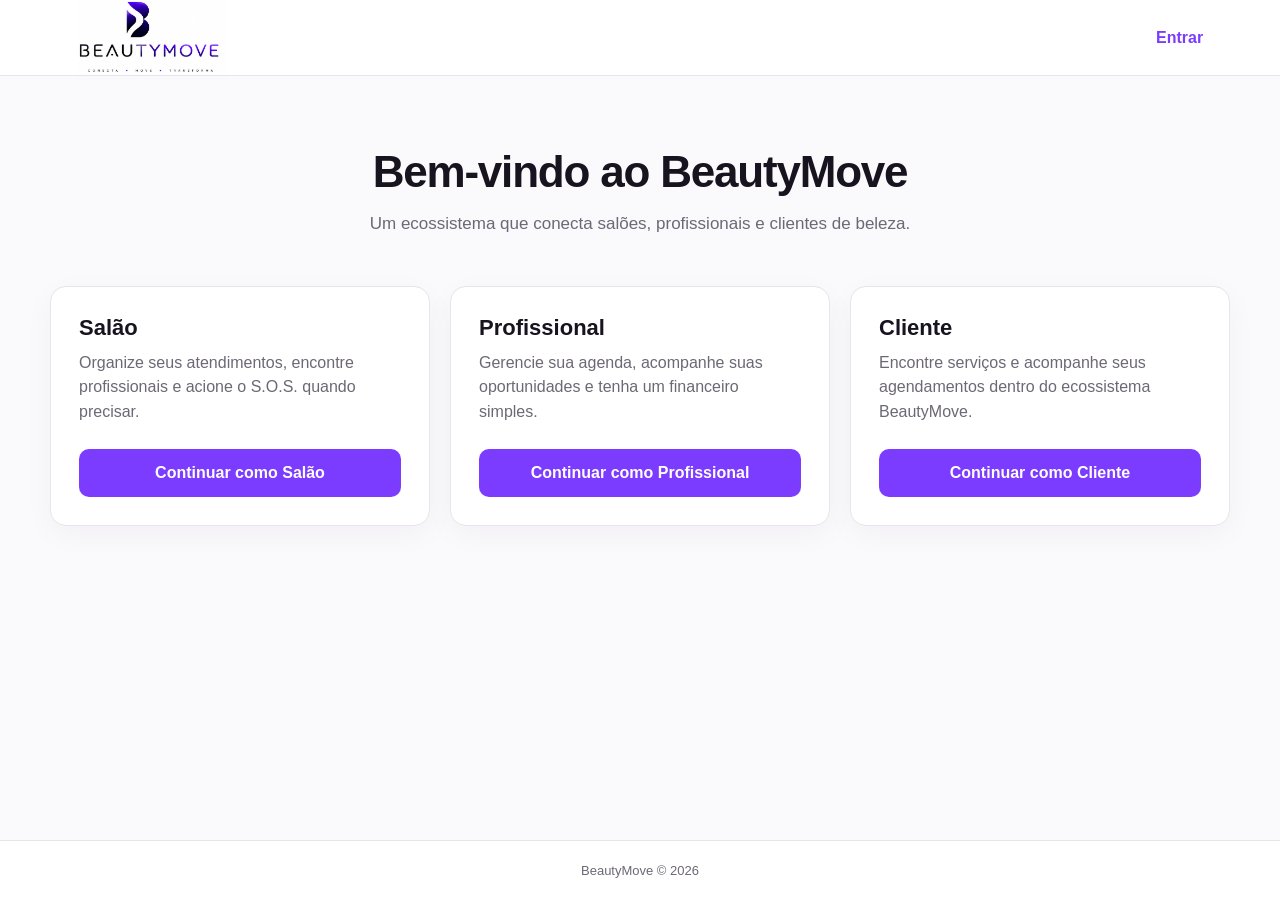
==== commit cd2179fa: "fix: bust app.js cache on entry page" ====
--- a/index.html
+++ b/index.html
@@ -44,6 +44,6 @@
 
     <footer class="footer">BeautyMove © 2026</footer>
   </div>
-  <script src="assets/js/app.js"></script>
+  <script src="assets/js/app.js?v=20260818-3"></script>
 </body>
 </html>
--- a/assets/css/styles.css
+++ b/assets/css/styles.css
@@ -17,7 +17,7 @@
 a { color: inherit; }
 .page { min-height: 100vh; display: flex; flex-direction: column; }
 .header { height: 76px; display: flex; align-items: center; justify-content: space-between; padding: 0 6%; background: var(--surface); border-bottom: 1px solid var(--line); }
-.logo { width: 150px; height: auto; display: block; }
+.logo { width: 150px; height: auto; display: block; mix-blend-mode: multiply; }
 .header-link { color: var(--purple); text-decoration: none; font-weight: 700; }
 main { flex: 1; }
 .container { width: min(1180px, calc(100% - 40px)); margin: 0 auto; }
@@ -44,6 +44,20 @@
 .field label { font-weight: 700; font-size: 14px; }
 .field input, .field select { width: 100%; height: 46px; border: 1px solid #D9D3E2; border-radius: 9px; padding: 0 13px; background: #fff; outline: none; }
 .field input:focus, .field select:focus { border-color: var(--purple); box-shadow: 0 0 0 3px var(--purple-soft); }
+.password-wrap { position: relative; }
+.password-wrap input { padding-right: 52px; }
+.password-toggle { position: absolute; top: 50%; right: 8px; transform: translateY(-50%); width: 36px; height: 36px; border: 0; border-radius: 8px; background: transparent; color: var(--purple); cursor: pointer; font-size: 17px; }
+.password-toggle:hover { background: var(--purple-soft); }
+.specialty-dropdown details { position: relative; }
+.specialty-dropdown summary { list-style: none; width: 100%; min-height: 46px; display: flex; align-items: center; justify-content: space-between; padding: 0 13px; border: 1px solid #D9D3E2; border-radius: 9px; background: #fff; cursor: pointer; }
+.specialty-dropdown summary::-webkit-details-marker { display: none; }
+.specialty-dropdown summary::after { content: '▾'; color: var(--muted); }
+.specialty-dropdown details[open] summary { border-color: var(--purple); box-shadow: 0 0 0 3px var(--purple-soft); }
+.specialty-options { display: grid; grid-template-columns: repeat(2, minmax(0, 1fr)); gap: 10px; margin-top: 10px; padding: 10px; border: 1px solid var(--line); border-radius: 10px; background: #fff; box-shadow: 0 10px 30px rgba(40,20,60,.08); }
+.choice { min-height: 46px; display: flex; align-items: center; gap: 10px; padding: 0 13px; border: 1px solid #D9D3E2; border-radius: 9px; background: #fff; font-weight: 600 !important; cursor: pointer; }
+.choice:has(input:checked) { border-color: var(--purple); background: var(--purple-soft); color: #4B287A; }
+.choice input { width: 17px !important; height: 17px !important; margin: 0; accent-color: var(--purple); }
+.form-error { margin: 18px 0 0; padding: 12px 14px; border-radius: 9px; background: #FFF4F4; color: #A52A2A; border: 1px solid #F0CACA; font-size: 14px; }
 .form-actions { display: flex; gap: 12px; margin-top: 24px; }
 .form-actions > * { flex: 1; }
 .notice { padding: 14px 16px; border-radius: 10px; background: var(--purple-soft); color: #4B287A; margin-bottom: 20px; font-size: 14px; }
@@ -117,5 +131,5 @@
 .status { display: inline-flex; padding: 5px 9px; border-radius: 999px; background: var(--purple-soft); color: #4B287A; font-size: 12px; font-weight: 700; }
 .table-wrap { overflow-x: auto; }
 .footer { padding: 22px; text-align: center; color: var(--muted); font-size: 13px; border-top: 1px solid var(--line); background: var(--surface); }
-@media (max-width: 850px) { .role-grid, .dashboard-grid, .operations-grid { grid-template-columns: 1fr; } .form-grid { grid-template-columns: 1fr; } .field.full { grid-column: auto; } .dashboard-head { align-items: flex-start; flex-direction: column; } .actions, .agenda-toolbar, .section-head { width: 100%; flex-wrap: wrap; } .actions > *, .agenda-tools > * { flex: 1; } .opportunity-card { align-items: flex-start; flex-direction: column; } .search-form { grid-template-columns: 1fr; } .search-submit { width: 100%; } }
+@media (max-width: 850px) { .role-grid, .dashboard-grid, .operations-grid { grid-template-columns: 1fr; } .form-grid { grid-template-columns: 1fr; } .field.full { grid-column: auto; } .specialty-options { grid-template-columns: 1fr; } .dashboard-head { align-items: flex-start; flex-direction: column; } .actions, .agenda-toolbar, .section-head { width: 100%; flex-wrap: wrap; } .actions > *, .agenda-tools > * { flex: 1; } .opportunity-card { align-items: flex-start; flex-direction: column; } .search-form { grid-template-columns: 1fr; } .search-submit { width: 100%; } }
 @media (max-width: 560px) { .header { padding: 0 20px; } .logo { width: 132px; } .container { width: min(100% - 28px, 1180px); } .hero { padding-top: 48px; } .form-actions { flex-direction: column; } .actions { flex-direction: column; } .agenda-tools { width: 100%; } }
